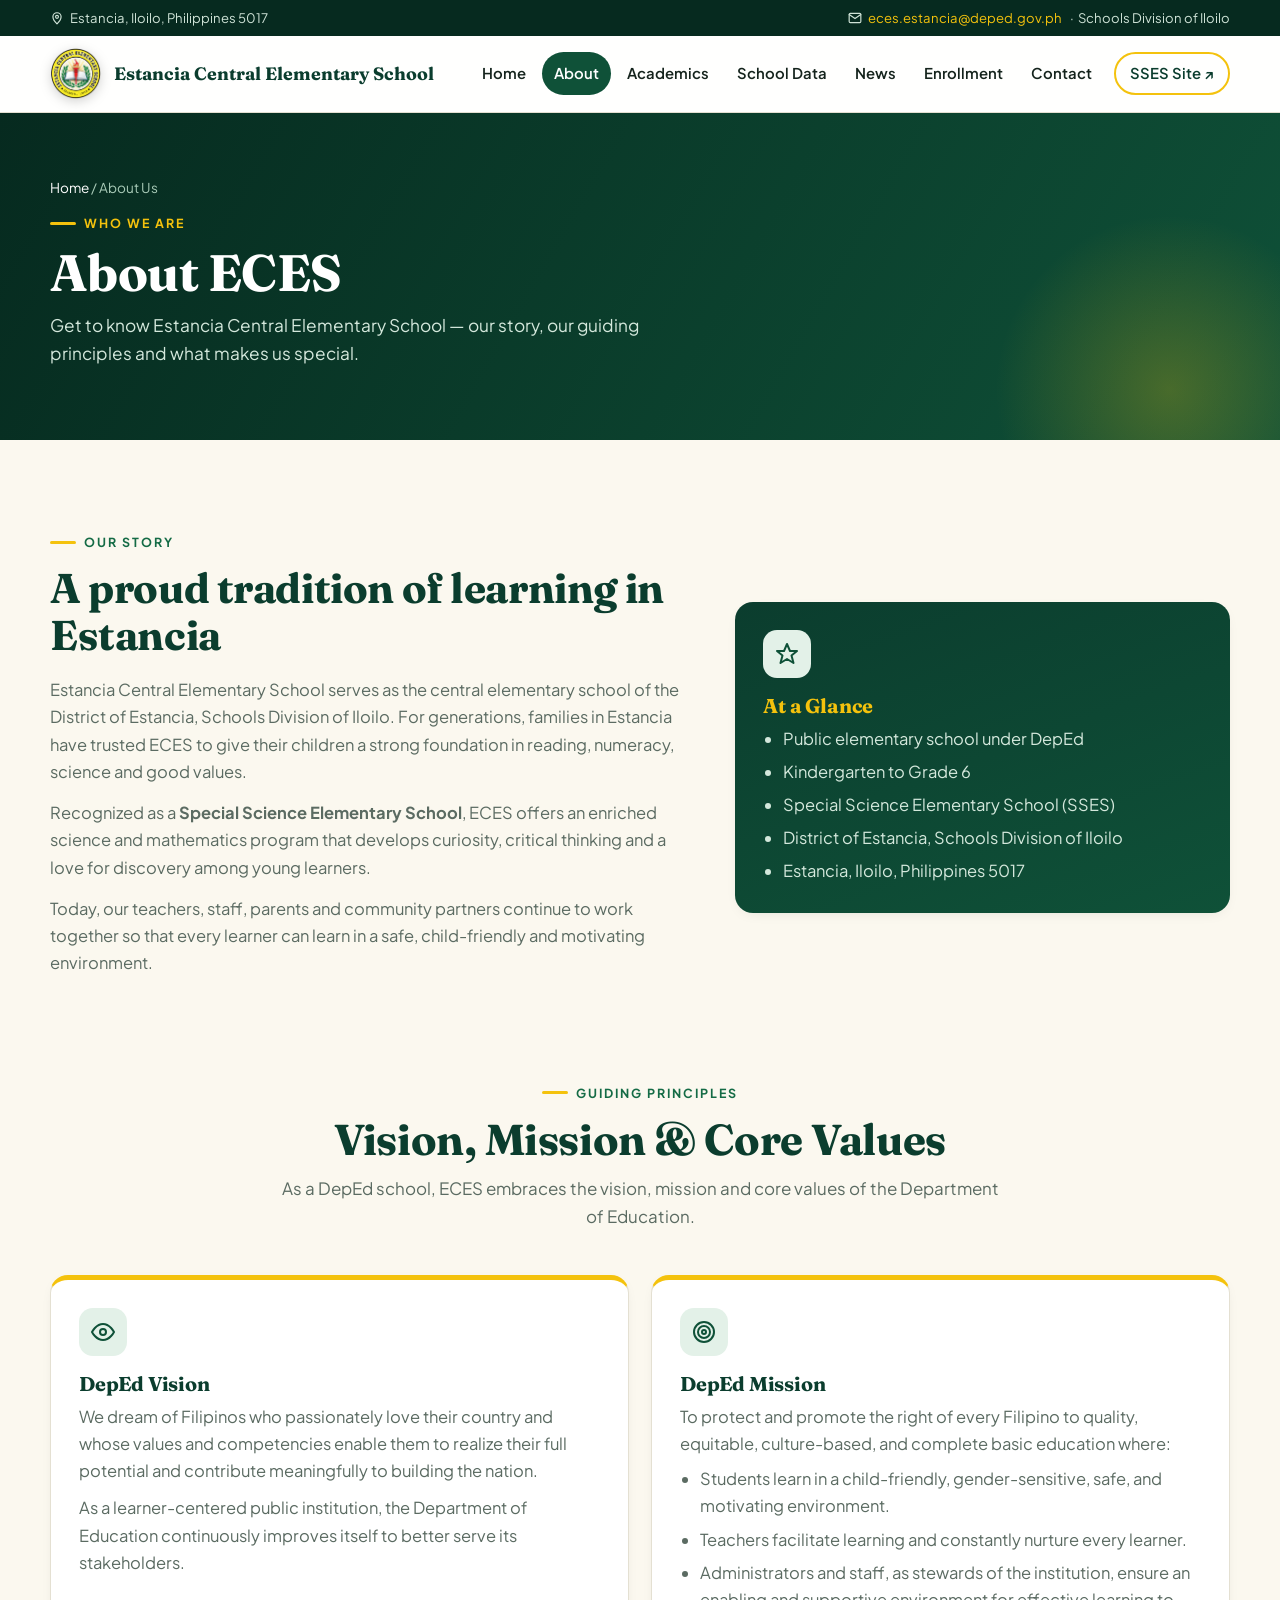
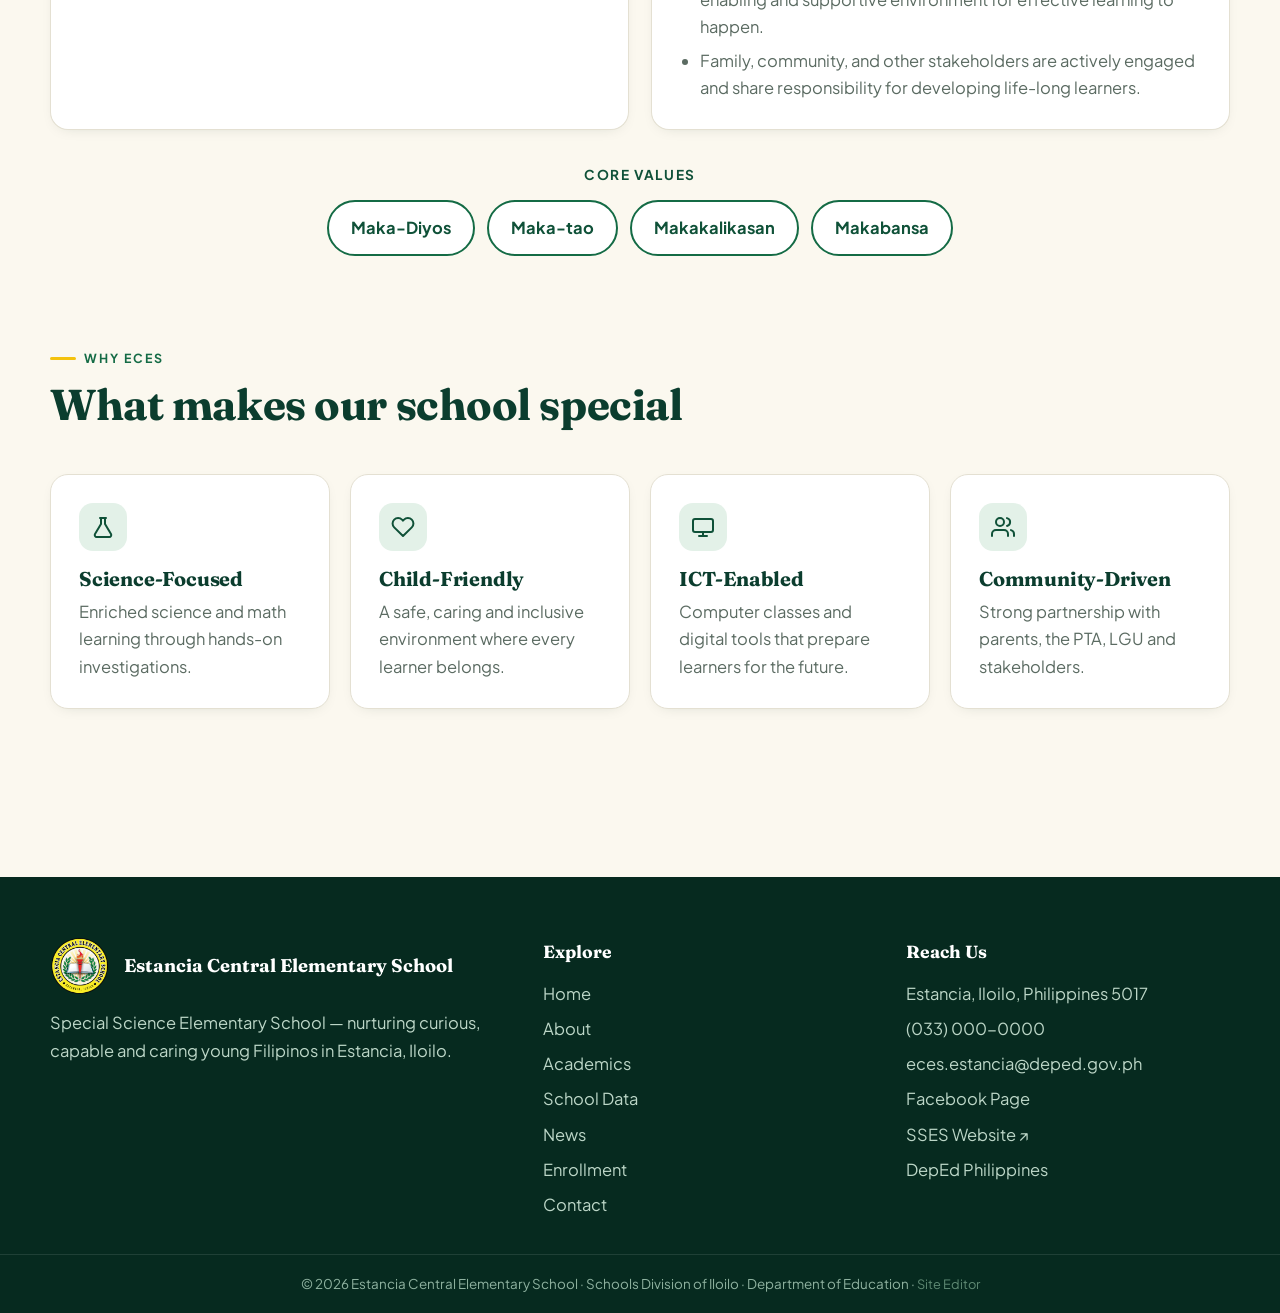
==== about.html @ caefed22 "Add files via upload" ====
<!doctype html>
<html lang="en">
<head>
<meta charset="utf-8">
<meta name="viewport" content="width=device-width,initial-scale=1">
<title>About Us | Estancia Central Elementary School</title>
<meta name="description" content="Get to know Estancia Central Elementary School — our story, our guiding principles and what makes us special.">
<link rel="icon" href="assets/img/favicon.png">
<link rel="preconnect" href="https://fonts.googleapis.com"><link rel="preconnect" href="https://fonts.gstatic.com" crossorigin>
<link href="https://fonts.googleapis.com/css2?family=Fraunces:ital,opsz,wght@0,9..144,600;0,9..144,700;1,9..144,600&family=Plus+Jakarta+Sans:wght@400;500;600;700&display=swap" rel="stylesheet">
<link rel="stylesheet" href="assets/css/style.css">
</head>
<body data-page="about">
<div id="site-header"></div>
<main>
  <section class="page-hero"><div class="wrap">
    <div class="crumbs"><a href="index.html">Home</a> / About Us</div>
    <span class="eyebrow">Who We Are</span>
    <h1>About ECES</h1>
    <p>Get to know Estancia Central Elementary School — our story, our guiding principles and what makes us special.</p>
  </div></section>

  <section class="section"><div class="wrap principal split-wide">
    <div class="reveal">
      <span class="eyebrow">Our Story</span>
      <h2 style="font-size:clamp(1.9rem,3.6vw,2.6rem);margin:12px 0 16px">A proud tradition of learning in Estancia</h2>
      <p style="color:var(--muted);margin-bottom:14px">Estancia Central Elementary School serves as the central elementary school of the District of Estancia, Schools Division of Iloilo. For generations, families in Estancia have trusted ECES to give their children a strong foundation in reading, numeracy, science and good values.</p>
      <p style="color:var(--muted);margin-bottom:14px">Recognized as a <b>Special Science Elementary School</b>, ECES offers an enriched science and mathematics program that develops curiosity, critical thinking and a love for discovery among young learners.</p>
      <p style="color:var(--muted)">Today, our teachers, staff, parents and community partners continue to work together so that every learner can learn in a safe, child-friendly and motivating environment.</p>
    </div>
    <div class="card feature reveal">
      <span class="ico"><svg viewBox="0 0 24 24" fill="none" stroke="currentColor" stroke-width="2" stroke-linecap="round" stroke-linejoin="round"><path d="M12 2l3 7h7l-5.5 4.5 2 7.5L12 17l-6.5 4 2-7.5L2 9h7z"/></svg></span>
      <h3>At a Glance</h3>
      <ul>
        <li>Public elementary school under DepEd</li>
        <li>Kindergarten to Grade 6</li>
        <li>Special Science Elementary School (SSES)</li>
        <li><span data-cfg="district">District of Estancia</span>, <span data-cfg="division">Schools Division of Iloilo</span></li>
        <li data-cfg="address">Estancia, Iloilo</li>
      </ul>
    </div>
  </div></section>

  <section class="section" style="padding-top:0"><div class="wrap">
    <div class="section-head center reveal"><span class="eyebrow">Guiding Principles</span><h2>Vision, Mission &amp; Core Values</h2><p>As a DepEd school, ECES embraces the vision, mission and core values of the Department of Education.</p></div>
    <div class="grid-2">
      <div class="card vm reveal"><span class="ico"><svg viewBox="0 0 24 24" fill="none" stroke="currentColor" stroke-width="2" stroke-linecap="round" stroke-linejoin="round"><path d="M1 12s4-8 11-8 11 8 11 8-4 8-11 8S1 12 1 12z"/><circle cx="12" cy="12" r="3"/></svg></span><h3>DepEd Vision</h3>
        <p>We dream of Filipinos who passionately love their country and whose values and competencies enable them to realize their full potential and contribute meaningfully to building the nation.</p>
        <p style="margin-top:10px">As a learner-centered public institution, the Department of Education continuously improves itself to better serve its stakeholders.</p></div>
      <div class="card vm reveal"><span class="ico"><svg viewBox="0 0 24 24" fill="none" stroke="currentColor" stroke-width="2" stroke-linecap="round" stroke-linejoin="round"><circle cx="12" cy="12" r="10"/><circle cx="12" cy="12" r="6"/><circle cx="12" cy="12" r="2"/></svg></span><h3>DepEd Mission</h3>
        <p>To protect and promote the right of every Filipino to quality, equitable, culture-based, and complete basic education where:</p>
        <ul style="margin-top:8px"><li>Students learn in a child-friendly, gender-sensitive, safe, and motivating environment.</li><li>Teachers facilitate learning and constantly nurture every learner.</li><li>Administrators and staff, as stewards of the institution, ensure an enabling and supportive environment for effective learning to happen.</li><li>Family, community, and other stakeholders are actively engaged and share responsibility for developing life-long learners.</li></ul></div>
    </div>
    <div class="reveal" style="margin-top:34px">
      <p class="center" style="font-weight:700;color:var(--green-800);margin-bottom:14px;letter-spacing:.12em;text-transform:uppercase;font-size:.85rem;text-align:center">Core Values</p>
      <div class="values"><span>Maka-Diyos</span><span>Maka-tao</span><span>Makakalikasan</span><span>Makabansa</span></div>
    </div>
  </div></section>

  <section class="section" style="padding-top:0"><div class="wrap">
    <div class="section-head reveal"><span class="eyebrow">Why ECES</span><h2>What makes our school special</h2></div>
    <div class="grid-4">
      <div class="card reveal"><span class="ico"><svg viewBox="0 0 24 24" fill="none" stroke="currentColor" stroke-width="2" stroke-linecap="round" stroke-linejoin="round"><path d="M9 3h6M10 3v6L4 19a2 2 0 0 0 1.7 3h12.6a2 2 0 0 0 1.7-3L14 9V3"/></svg></span><h3>Science-Focused</h3><p>Enriched science and math learning through hands-on investigations.</p></div>
      <div class="card reveal"><span class="ico"><svg viewBox="0 0 24 24" fill="none" stroke="currentColor" stroke-width="2" stroke-linecap="round" stroke-linejoin="round"><path d="M20.8 4.6a5.5 5.5 0 0 0-7.8 0L12 5.7l-1-1.1a5.5 5.5 0 0 0-7.8 7.8L12 21l8.8-8.6a5.5 5.5 0 0 0 0-7.8z"/></svg></span><h3>Child-Friendly</h3><p>A safe, caring and inclusive environment where every learner belongs.</p></div>
      <div class="card reveal"><span class="ico"><svg viewBox="0 0 24 24" fill="none" stroke="currentColor" stroke-width="2" stroke-linecap="round" stroke-linejoin="round"><rect x="2" y="4" width="20" height="13" rx="2"/><path d="M8 21h8M12 17v4"/></svg></span><h3>ICT-Enabled</h3><p>Computer classes and digital tools that prepare learners for the future.</p></div>
      <div class="card reveal"><span class="ico"><svg viewBox="0 0 24 24" fill="none" stroke="currentColor" stroke-width="2" stroke-linecap="round" stroke-linejoin="round"><path d="M17 21v-2a4 4 0 0 0-4-4H5a4 4 0 0 0-4 4v2"/><circle cx="9" cy="7" r="4"/><path d="M23 21v-2a4 4 0 0 0-3-3.9M16 3.1a4 4 0 0 1 0 7.8"/></svg></span><h3>Community-Driven</h3><p>Strong partnership with parents, the PTA, LGU and stakeholders.</p></div>
    </div>
  </div></section>

</main>
<div id="site-footer"></div>
<script src="assets/js/config.js"></script>
<script src="assets/js/main.js"></script>
</body>
</html>
---- assets/css/style.css ----
/* ===== ECES Infosite — styles ===== */
:root{
  --green-950:#062a1f; --green-900:#0b3d2e; --green-800:#0f5138; --green-700:#146b45; --green-100:#e3f1e8;
  --gold:#f4c20d; --gold-deep:#d9a400; --gold-soft:#fff4c7;
  --red:#c8102e; --cream:#fbf8ef; --paper:#ffffff;
  --ink:#14231c; --muted:#5b6b62; --line:#e4e0d2;
  --radius:18px; --shadow:0 10px 30px -12px rgba(6,42,31,.28); --shadow-lg:0 24px 60px -20px rgba(6,42,31,.45);
  --serif:"Fraunces",Georgia,serif; --sans:"Plus Jakarta Sans",system-ui,-apple-system,Segoe UI,Roboto,sans-serif;
  --wrap:1180px;
}
*{box-sizing:border-box;margin:0;padding:0}
html{scroll-behavior:smooth}
body{font-family:var(--sans);color:var(--ink);background:var(--cream);line-height:1.65;font-size:16.5px;-webkit-font-smoothing:antialiased}
img{max-width:100%;display:block}
a{color:var(--green-700);text-decoration:none}
.wrap{width:min(var(--wrap),100% - 32px);margin-inline:auto}
h1,h2,h3{font-family:var(--serif);line-height:1.15;color:var(--green-900);font-weight:700;letter-spacing:-.01em}
.eyebrow{display:inline-flex;align-items:center;gap:8px;font-size:.78rem;font-weight:700;letter-spacing:.16em;text-transform:uppercase;color:var(--green-700)}
.eyebrow::before{content:"";width:26px;height:3px;border-radius:3px;background:var(--gold)}
.section{padding:84px 0}
.section-head{max-width:720px;margin-bottom:44px}
.section-head h2{font-size:clamp(1.9rem,3.6vw,2.7rem);margin:12px 0 10px}
.section-head p{color:var(--muted);font-size:1.06rem}
.center{text-align:center;margin-inline:auto}
.center .eyebrow{justify-content:center}

/* ---------- Top bar & nav ---------- */
.topbar{background:var(--green-950);color:#cfe3d7;font-size:.82rem}
.topbar .wrap{display:flex;justify-content:space-between;gap:16px;padding:7px 0;flex-wrap:wrap}
.topbar span{display:inline-flex;gap:6px;align-items:center}
.topbar a{color:var(--gold)}
.nav{position:sticky;top:0;z-index:50;background:rgba(255,255,255,.92);backdrop-filter:saturate(1.4) blur(12px);border-bottom:1px solid var(--line);transition:box-shadow .3s}
.nav.scrolled{box-shadow:0 6px 24px -14px rgba(6,42,31,.4)}
.nav .wrap{display:flex;align-items:center;justify-content:space-between;height:76px;gap:16px}
.brand{display:flex;align-items:center;gap:12px;color:var(--green-900)}
.brand img{width:52px;height:52px;object-fit:contain;filter:drop-shadow(0 3px 6px rgba(0,0,0,.18))}
.brand b{font-family:var(--serif);font-size:1.12rem;line-height:1.1;display:block}
.brand small{font-size:.74rem;color:var(--muted);letter-spacing:.04em}
.menu{display:flex;gap:4px;list-style:none}
.menu a{display:block;white-space:nowrap;padding:9px 12px;border-radius:999px;font-weight:600;font-size:.93rem;color:var(--ink);transition:.2s}
.menu a:hover{background:var(--green-100);color:var(--green-800)}
.menu a.active{background:var(--green-800);color:#fff}
.burger{display:none;width:46px;height:46px;border-radius:12px;border:1px solid var(--line);background:#fff;cursor:pointer;align-items:center;justify-content:center}
.burger span,.burger span::before,.burger span::after{display:block;width:20px;height:2px;background:var(--green-900);position:relative;transition:.25s;content:""}
.burger span::before{position:absolute;top:-6px}.burger span::after{position:absolute;top:6px}
.nav.open .burger span{background:transparent}
.nav.open .burger span::before{top:0;transform:rotate(45deg)}.nav.open .burger span::after{top:0;transform:rotate(-45deg)}

/* ---------- Buttons ---------- */
.btn{--bg:var(--gold);--fg:var(--green-950);display:inline-flex;align-items:center;gap:10px;padding:14px 26px;border-radius:999px;font-weight:700;font-size:.97rem;background:var(--bg);color:var(--fg);border:2px solid transparent;cursor:pointer;transition:transform .2s,box-shadow .2s,background .2s;box-shadow:0 8px 20px -8px rgba(217,164,0,.7);font-family:var(--sans)}
.btn:hover{transform:translateY(-2px);box-shadow:0 14px 28px -10px rgba(217,164,0,.85)}
.btn svg{width:18px;height:18px;transition:transform .2s}
.btn:hover svg{transform:translateX(3px)}
.btn.ghost{--bg:transparent;--fg:#fff;border-color:rgba(255,255,255,.55);box-shadow:none}
.btn.ghost:hover{background:rgba(255,255,255,.12)}
.btn.green{--bg:var(--green-800);--fg:#fff;box-shadow:0 8px 20px -8px rgba(15,81,56,.7)}

/* ---------- Welcome splash ---------- */
.splash{position:fixed;inset:0;z-index:999;contain:paint;display:grid;place-items:center;overflow:hidden;color:#fff;
  background:radial-gradient(ellipse at 50% 35%,#16754c 0%,var(--green-900) 45%,var(--green-950) 100%);transition:opacity .7s ease,visibility .7s}
.splash.hide{opacity:0;visibility:hidden}
.splash .rays{position:absolute;inset:-50%;background:repeating-conic-gradient(from 0deg,rgba(244,194,13,.07) 0 6deg,transparent 6deg 18deg);animation:spin 80s linear infinite}
.splash-inner{position:relative;text-align:center;padding:24px;max-width:760px}
.splash-pair{display:flex;align-items:center;justify-content:center;gap:clamp(18px,5vw,56px);margin-bottom:28px}
.splash-logo{width:clamp(110px,22vw,180px);filter:drop-shadow(0 12px 28px rgba(0,0,0,.45));animation:popIn .9s cubic-bezier(.2,1.4,.4,1) both}
.splash-photo{width:clamp(140px,28vw,230px);aspect-ratio:1;border-radius:50%;padding:6px;background:conic-gradient(var(--gold),#fff6c9,var(--gold-deep),var(--gold));box-shadow:0 20px 50px -10px rgba(0,0,0,.6);animation:popIn .9s .25s cubic-bezier(.2,1.4,.4,1) both}
.splash-photo img{width:100%;height:100%;object-fit:cover;border-radius:50%;border:4px solid var(--green-900)}
.splash .eyebrow{color:var(--gold);animation:fadeUp .7s .6s both}
.splash .eyebrow::before{background:var(--gold)}
.splash h1{color:#fff;font-size:clamp(1.8rem,4.6vw,3.2rem);margin:12px 0 6px;animation:fadeUp .7s .75s both}
.splash .who{font-size:1.1rem;color:#d9ece1;animation:fadeUp .7s .9s both}
.splash .who b{color:var(--gold);font-weight:700}
.splash .btn{margin-top:30px;animation:fadeUp .7s 1.05s both}
.splash-bar{position:absolute;left:0;bottom:0;height:4px;background:var(--gold);width:0;animation:bar 9s linear forwards}
@keyframes spin{to{transform:rotate(360deg)}}
@keyframes popIn{from{opacity:0;transform:scale(.6) rotate(-8deg)}to{opacity:1;transform:none}}
@keyframes fadeUp{from{opacity:0;transform:translateY(18px)}to{opacity:1;transform:none}}
@keyframes bar{to{width:100%}}

/* ---------- Hero ---------- */
.hero{position:relative;color:#fff;overflow:hidden;background:linear-gradient(120deg,var(--green-950) 0%,var(--green-800) 60%,#1b7a50 100%)}
.hero::after{content:"";position:absolute;right:-120px;top:-120px;width:520px;height:520px;border-radius:50%;background:radial-gradient(circle,rgba(244,194,13,.28),transparent 65%)}
.hero .wrap{position:relative;z-index:1;display:grid;grid-template-columns:1.15fr .85fr;gap:48px;align-items:center;padding:86px 0 110px}
.hero .eyebrow{color:var(--gold)}
.hero h1{color:#fff;font-size:clamp(2.3rem,5.4vw,4rem);margin:16px 0 18px}
.hero h1 em{font-style:italic;color:var(--gold)}
.hero p.lead{font-size:1.15rem;color:#d4e8dc;max-width:560px}
.hero .actions{display:flex;gap:14px;flex-wrap:wrap;margin-top:32px}
.hero-card{position:relative;justify-self:center;width:min(380px,100%)}
.hero-card .seal{width:100%;aspect-ratio:1;border-radius:50%;background:radial-gradient(circle,#fffbe6 0%,#fff2b3 55%,rgba(244,194,13,.0) 72%);display:grid;place-items:center}
.hero-card .seal img{width:78%;filter:drop-shadow(0 18px 30px rgba(0,0,0,.35));animation:float 6s ease-in-out infinite}
@keyframes float{50%{transform:translateY(-10px)}}
.wave{position:absolute;bottom:-1px;left:0;width:100%;height:70px;z-index:1}

/* ---------- Page header (inner pages) ---------- */
.page-hero{background:linear-gradient(120deg,var(--green-950),var(--green-800));color:#fff;position:relative;overflow:hidden}
.page-hero::after{content:"";position:absolute;right:-80px;bottom:-140px;width:380px;height:380px;border-radius:50%;background:radial-gradient(circle,rgba(244,194,13,.25),transparent 65%)}
.page-hero .wrap{position:relative;padding:64px 0 72px;z-index:1}
.page-hero h1{color:#fff;font-size:clamp(2rem,4.6vw,3.2rem);margin:10px 0 8px}
.page-hero p{color:#d4e8dc;max-width:640px;font-size:1.08rem}
.page-hero .eyebrow{color:var(--gold)}
.crumbs{font-size:.85rem;color:#a9cbb8;margin-bottom:6px}
.crumbs a{color:#fff}

/* ---------- Quick page buttons (tiles) ---------- */
.tiles{display:grid;grid-template-columns:repeat(3,1fr);gap:20px;margin-top:-64px;position:relative;z-index:5}
.tile{--c:var(--green-700);position:relative;display:flex;flex-direction:column;gap:12px;padding:28px 26px 26px;background:var(--paper);border-radius:var(--radius);box-shadow:var(--shadow);border:1px solid var(--line);color:var(--ink);overflow:hidden;transition:transform .28s cubic-bezier(.2,.8,.2,1),box-shadow .28s}
.tile::before{content:"";position:absolute;inset:0 0 auto 0;height:5px;background:var(--c)}
.tile::after{content:"";position:absolute;right:-40px;bottom:-40px;width:140px;height:140px;border-radius:50%;background:var(--c);opacity:.07;transition:.35s}
.tile:hover{transform:translateY(-6px);box-shadow:var(--shadow-lg)}
.tile:hover::after{transform:scale(1.6);opacity:.12}
.tile .ico{width:56px;height:56px;border-radius:16px;display:grid;place-items:center;background:var(--c);color:#fff;box-shadow:0 10px 18px -8px var(--c)}
.tile .ico svg{width:28px;height:28px}
.tile h3{font-size:1.3rem}
.tile p{color:var(--muted);font-size:.95rem;flex:1}
.tile .go{display:inline-flex;align-items:center;gap:8px;font-weight:700;font-size:.9rem;color:var(--c)}
.tile .go svg{width:16px;height:16px;transition:transform .2s}
.tile:hover .go svg{transform:translateX(5px)}
.t-green{--c:#146b45}.t-gold{--c:#c99700}.t-red{--c:#c8102e}.t-blue{--c:#1d5fa8}.t-teal{--c:#0f7f7a}.t-plum{--c:#7a3f8f}

/* ---------- Principal message ---------- */
.principal{display:grid;grid-template-columns:.8fr 1.2fr;gap:56px;align-items:center}
.portrait{position:relative}
.portrait .frame{border-radius:28px;overflow:hidden;box-shadow:var(--shadow-lg);aspect-ratio:4/4.4;background:#ddd}
.portrait .frame img{width:100%;height:100%;object-fit:cover;object-position:center 20%}
.portrait::before{content:"";position:absolute;inset:22px -22px -22px 22px;border:3px solid var(--gold);border-radius:28px;z-index:-1}
.portrait .badge{position:absolute;left:-16px;bottom:28px;background:var(--green-900);color:#fff;padding:14px 20px;border-radius:14px;box-shadow:var(--shadow);border-left:5px solid var(--gold)}
.portrait .badge b{display:block;font-family:var(--serif);font-size:1.08rem}
.portrait .badge small{color:#bfdccb}
.quote{font-family:var(--serif);font-size:clamp(1.25rem,2.2vw,1.55rem);line-height:1.5;color:var(--green-900);position:relative;padding-left:26px;border-left:4px solid var(--gold);margin:18px 0 22px}
.principal p{color:var(--muted);margin-bottom:14px}
.sign{margin-top:22px;font-family:var(--serif);font-style:italic;font-size:1.25rem;color:var(--green-800)}
.sign small{display:block;font-family:var(--sans);font-style:normal;font-size:.85rem;color:var(--muted)}

/* ---------- Stats ---------- */
.stats{background:var(--green-900);color:#fff;border-radius:26px;padding:44px;display:grid;grid-template-columns:repeat(4,1fr);gap:20px;position:relative;overflow:hidden}
.stats::after{content:"";position:absolute;inset:0;background:repeating-linear-gradient(135deg,rgba(255,255,255,.03) 0 2px,transparent 2px 14px)}
.stat{position:relative;z-index:1;text-align:center}
.stat b{display:block;font-family:var(--serif);font-size:clamp(2rem,4vw,2.9rem);color:var(--gold);line-height:1}
.stat span{font-size:.9rem;color:#cfe3d7;letter-spacing:.04em}

/* ---------- Cards ---------- */
.grid-2{display:grid;grid-template-columns:repeat(2,1fr);gap:22px}
.grid-3{display:grid;grid-template-columns:repeat(3,1fr);gap:22px}
.grid-4{display:grid;grid-template-columns:repeat(4,1fr);gap:20px}
.card{background:var(--paper);border:1px solid var(--line);border-radius:var(--radius);padding:28px;box-shadow:0 4px 16px -10px rgba(6,42,31,.25);transition:.25s}
.card:hover{box-shadow:var(--shadow)}
.card h3{font-size:1.25rem;margin-bottom:8px}
.card p,.card li{color:var(--muted)}
.card ul{padding-left:20px;display:grid;gap:6px}
.card .ico{width:48px;height:48px;border-radius:14px;background:var(--green-100);color:var(--green-800);display:grid;place-items:center;margin-bottom:16px}
.card .ico svg{width:24px;height:24px}
.card.feature{background:linear-gradient(160deg,var(--green-900),var(--green-800));color:#fff;border:none}
.card.feature h3{color:var(--gold)}.card.feature p,.card.feature li{color:#d4e8dc}
.vm{border-top:5px solid var(--gold)}
.pill{display:inline-block;padding:4px 12px;border-radius:999px;font-size:.74rem;font-weight:700;letter-spacing:.06em;text-transform:uppercase;background:var(--gold-soft);color:#7a5c00}
.values{display:flex;flex-wrap:wrap;gap:12px;justify-content:center}
.values span{padding:12px 22px;border-radius:999px;background:var(--paper);border:2px solid var(--green-700);font-weight:700;color:var(--green-800)}

/* grade level cards */
.grade{text-align:center;padding:26px 18px}
.grade .num{width:64px;height:64px;margin:0 auto 12px;border-radius:50%;display:grid;place-items:center;font-family:var(--serif);font-size:1.6rem;font-weight:700;color:#fff;background:var(--green-700);box-shadow:0 0 0 6px var(--green-100)}
.grade:nth-child(even) .num{background:var(--gold-deep);box-shadow:0 0 0 6px var(--gold-soft)}

/* ---------- Announcements ---------- */
.news-list{display:grid;gap:18px}
.news{display:grid;grid-template-columns:92px 1fr;gap:22px;align-items:start;background:var(--paper);border:1px solid var(--line);border-radius:var(--radius);padding:22px;transition:.25s}
.news:hover{transform:translateX(4px);box-shadow:var(--shadow)}
.date{background:var(--green-900);color:#fff;border-radius:14px;text-align:center;padding:10px 6px;line-height:1.1}
.date b{display:block;font-family:var(--serif);font-size:2rem;color:var(--gold)}
.date small{font-size:.75rem;letter-spacing:.12em;text-transform:uppercase}
.news h3{font-size:1.18rem;margin:6px 0 6px}
.news p{color:var(--muted);font-size:.96rem}
.news-grid{display:grid;grid-template-columns:repeat(2,1fr);gap:18px}

/* ---------- Steps / checklist ---------- */
.steps{counter-reset:s;display:grid;gap:16px}
.step{counter-increment:s;display:grid;grid-template-columns:56px 1fr;gap:18px;align-items:start;background:var(--paper);border:1px solid var(--line);border-radius:var(--radius);padding:22px}
.step::before{content:counter(s);width:52px;height:52px;border-radius:14px;display:grid;place-items:center;background:var(--gold);color:var(--green-950);font-family:var(--serif);font-weight:700;font-size:1.4rem}
.step h3{font-size:1.12rem;margin-bottom:4px}
.step p{color:var(--muted)}
.check{list-style:none;display:grid;gap:10px}
.check li{display:flex;gap:12px;align-items:flex-start;color:var(--ink)}
.check li::before{content:"";flex:none;width:22px;height:22px;margin-top:2px;border-radius:50%;background:var(--green-700) url("data:image/svg+xml,%3Csvg xmlns='http://www.w3.org/2000/svg' viewBox='0 0 24 24' fill='none' stroke='white' stroke-width='3' stroke-linecap='round' stroke-linejoin='round'%3E%3Cpath d='M5 12l5 5L20 7'/%3E%3C/svg%3E") center/14px no-repeat}
.note{background:var(--gold-soft);border-left:5px solid var(--gold);border-radius:12px;padding:16px 20px;color:#5c4600;font-size:.95rem}

/* ---------- Contact ---------- */
.contact-list{display:grid;gap:14px}
.contact-item{display:flex;gap:16px;align-items:center;background:var(--paper);border:1px solid var(--line);border-radius:16px;padding:18px 20px;color:var(--ink);transition:.2s}
a.contact-item:hover{border-color:var(--green-700);transform:translateY(-2px);box-shadow:var(--shadow)}
.contact-item .ico{flex:none;width:48px;height:48px;border-radius:14px;display:grid;place-items:center;background:var(--green-800);color:var(--gold)}
.contact-item .ico svg{width:22px;height:22px}
.contact-item small{display:block;color:var(--muted);font-size:.8rem;text-transform:uppercase;letter-spacing:.08em;font-weight:700}
.contact-item b{font-weight:600;word-break:break-word}
.map{border-radius:var(--radius);overflow:hidden;box-shadow:var(--shadow);min-height:380px;border:1px solid var(--line)}
.map iframe{width:100%;height:100%;min-height:380px;border:0;display:block}

/* ---------- CTA band ---------- */
.cta{background:linear-gradient(110deg,var(--gold) 0%,#ffd84d 100%);border-radius:26px;padding:48px;display:flex;align-items:center;justify-content:space-between;gap:24px;flex-wrap:wrap;box-shadow:var(--shadow)}
.cta h2{font-size:clamp(1.6rem,3vw,2.2rem)}
.cta p{color:#4a3a00}

/* ---------- Footer ---------- */
footer{background:var(--green-950);color:#bcd6c7;margin-top:84px}
footer .wrap{display:grid;grid-template-columns:1.4fr 1fr 1fr;gap:40px;padding:60px 0 36px}
footer h4{color:#fff;font-family:var(--serif);font-size:1.1rem;margin-bottom:14px}
footer ul{list-style:none;display:grid;gap:8px}
footer a{color:#bcd6c7}footer a:hover{color:var(--gold)}
.f-brand{display:flex;gap:14px;align-items:center;margin-bottom:14px}
.f-brand img{width:60px}
.f-brand b{color:#fff;font-family:var(--serif);font-size:1.15rem;line-height:1.2}
.copy{border-top:1px solid rgba(255,255,255,.1);text-align:center;font-size:.84rem;padding:18px 16px;color:#8fb2a0}

/* ---------- Reveal on scroll ---------- */
.reveal{opacity:0;transform:translateY(24px);transition:opacity .7s ease,transform .7s ease}
.reveal.in{opacity:1;transform:none}
.to-top{position:fixed;right:18px;bottom:18px;width:48px;height:48px;border-radius:50%;border:none;background:var(--green-800);color:var(--gold);box-shadow:var(--shadow);cursor:pointer;opacity:0;pointer-events:none;transition:.3s;z-index:40;display:grid;place-items:center}
.to-top.show{opacity:1;pointer-events:auto}
.to-top svg{width:22px;height:22px}

/* split layouts */
.principal.split-wide{grid-template-columns:1.12fr .88fr}
.principal.split-wide.top{align-items:start}
.principal.split-map{grid-template-columns:.9fr 1.1fr;align-items:stretch}
.grid-2>*,.grid-3>*,.grid-4>*,.principal>*,.tiles>*{min-width:0}
body{overflow-x:clip}

/* ---------- Responsive ---------- */
@media (max-width:1400px){.nav .brand small{display:none}}
@media (max-width:980px){
  .hero .wrap,.principal,.principal.split-wide,.principal.split-map{grid-template-columns:1fr}
  .hero-card{width:min(280px,80%)}
  .tiles,.grid-3{grid-template-columns:repeat(2,1fr)}
  .grid-4,.stats{grid-template-columns:repeat(2,1fr)}
  footer .wrap{grid-template-columns:1fr 1fr}
  .portrait{max-width:420px;margin-inline:auto}
}
@media (max-width:1240px){
  .burger{display:flex}
  .menu{position:absolute;top:76px;left:0;right:0;flex-direction:column;background:#fff;padding:12px 16px 18px;border-bottom:1px solid var(--line);box-shadow:0 20px 30px -20px rgba(0,0,0,.3);display:none}
  .nav.open .menu{display:flex}
  .menu a{padding:13px 16px;border-radius:12px}
}
@media (max-width:640px){
  .section{padding:60px 0}
  .tiles,.grid-2,.grid-3,.news-grid{grid-template-columns:1fr}
  .grid-4{gap:12px}.grade{padding:20px 10px}.card{padding:22px}
  .stats{padding:30px 18px}
  .news{grid-template-columns:70px 1fr;gap:14px;padding:18px}
  .date b{font-size:1.6rem}
  footer .wrap{grid-template-columns:1fr}
  .cta{padding:32px 24px}
  .topbar .hide-sm{display:none}
  .brand small{display:none}
  .portrait .badge{left:8px}
  .portrait::before{inset:14px -10px -10px 14px}
}
@media (prefers-reduced-motion:reduce){*{animation:none!important;transition:none!important}.reveal{opacity:1;transform:none}}

/* ---------- School Data page ---------- */
.data-meta{display:flex;flex-wrap:wrap;gap:10px 22px;margin-bottom:22px;color:var(--muted);font-size:.92rem}
.data-meta b{color:var(--green-900)}
.kpis{display:grid;grid-template-columns:repeat(5,1fr);gap:16px}
.kpi{--c:var(--green-700);background:var(--paper);border:1px solid var(--line);border-radius:var(--radius);padding:22px 20px;position:relative;overflow:hidden;box-shadow:0 4px 16px -10px rgba(6,42,31,.25)}
.kpi::before{content:"";position:absolute;left:0;top:0;bottom:0;width:5px;background:var(--c)}
.kpi small{display:block;font-size:.74rem;font-weight:700;letter-spacing:.1em;text-transform:uppercase;color:var(--muted)}
.kpi b{display:block;font-family:var(--serif);font-size:clamp(1.8rem,3vw,2.3rem);color:var(--c);line-height:1.15;margin:6px 0 4px}
.kpi span{font-size:.85rem;color:var(--muted)}
.chart-grid{display:grid;grid-template-columns:1.6fr 1fr;gap:22px}
.chart-grid>*{min-width:0}
.chart-card{background:var(--paper);border:1px solid var(--line);border-radius:var(--radius);padding:24px;box-shadow:0 4px 16px -10px rgba(6,42,31,.25)}
.chart-card h3{font-size:1.15rem}
.chart-card .sub{color:var(--muted);font-size:.88rem;margin-top:2px}
.chart-box{position:relative;height:280px;margin-top:14px}
.chart-box.tall{height:320px}
.chart-off{display:grid;place-items:center;height:100%;text-align:center;color:var(--muted);background:var(--cream);border-radius:12px;padding:20px;font-size:.92rem}
.table-wrap{overflow-x:auto;margin-top:12px}
.dtable{width:100%;border-collapse:collapse;font-size:.92rem}
.dtable th{background:var(--green-900);color:#fff;text-align:left;padding:9px 10px;font-weight:600}
.dtable th:first-child{border-radius:8px 0 0 8px}.dtable th:last-child{border-radius:0 8px 8px 0}
.dtable td{padding:8px 10px;border-bottom:1px solid var(--line)}
.dtable th:not(:first-child),.dtable td:not(:first-child){text-align:right}
.dtable tbody tr:nth-child(even){background:#faf8f0}
.dtable tfoot td{font-weight:700;color:var(--green-900);border-top:2px solid var(--gold);border-bottom:none}
.perf-list{display:grid;grid-template-columns:1fr 1fr;gap:22px 28px;margin-top:20px}
.perf-top{display:flex;justify-content:space-between;align-items:baseline;font-weight:600}
.perf-top b{font-family:var(--serif);font-size:1.6rem}
.perf-track{height:12px;background:#eee9da;border-radius:999px;overflow:hidden;margin:8px 0 6px}
.perf-track i{display:block;height:100%;width:0;border-radius:999px;transition:width 1.4s cubic-bezier(.2,.8,.2,1)}
.perf.in .perf-track i{width:var(--w)}
.perf small{color:var(--muted);font-size:.8rem}
@media (max-width:1100px){.kpis{grid-template-columns:repeat(3,1fr)}}
@media (max-width:980px){.chart-grid{grid-template-columns:1fr}}
@media (max-width:640px){.kpis{grid-template-columns:1fr 1fr}.kpis .kpi:last-child{grid-column:1/-1}.perf-list{grid-template-columns:1fr}.chart-card{padding:18px}.chart-box.tall{height:290px}}

/* ---------- SSES link in nav ---------- */
.menu a.ext{border:2px solid var(--gold);color:var(--green-900);margin-left:6px;padding:7px 14px}
.menu a.ext:hover{background:var(--gold);color:var(--green-950)}
.sses-band{display:flex;align-items:center;gap:22px;background:var(--paper);border:1px solid var(--line);border-left:6px solid var(--gold);border-radius:var(--radius);padding:26px 28px;box-shadow:var(--shadow);flex-wrap:wrap}
.sses-band img{width:64px;height:64px;object-fit:contain}
.sses-band div{flex:1;min-width:220px}
.sses-band h3{font-size:1.3rem}
.sses-band p{color:var(--muted)}
.foot-admin{color:#5f8a74!important;font-size:.8rem}

/* ---------- Site Editor ---------- */
.btn.sm{padding:9px 18px;font-size:.88rem}
body.editor{background:#f3f1ea}
.ed-head{background:linear-gradient(120deg,var(--green-950),var(--green-800));color:#fff}
.ed-head .wrap{display:flex;justify-content:space-between;align-items:center;gap:14px;padding:16px 0}
.ed-head .brand{color:#fff}.ed-head .brand b{color:#fff}.ed-head .brand small{color:#bcd6c7}
.ed-bar{position:sticky;top:0;z-index:20;background:#fff;border-bottom:1px solid var(--line);box-shadow:0 6px 18px -14px rgba(0,0,0,.4)}
.ed-bar .wrap{display:flex;justify-content:space-between;align-items:center;gap:12px;padding:10px 0}
.ed-status{font-weight:700;font-size:.9rem;display:inline-flex;align-items:center;gap:8px}
.ed-status::before{content:"";width:10px;height:10px;border-radius:50%;background:currentColor}
.ed-status.ok{color:var(--green-700)}.ed-status.warn{color:#c97a00}
.ed-main{display:grid;grid-template-columns:230px minmax(0,1fr);gap:24px;padding:28px 0 60px;align-items:start}
.ed-tabs{display:grid;gap:6px;position:sticky;top:72px}
.ed-tab{text-align:left;padding:12px 14px;border-radius:12px;border:1px solid var(--line);background:#fff;font:600 .93rem var(--sans);color:var(--ink);cursor:pointer;transition:.2s}
.ed-tab:hover{border-color:var(--green-700)}
.ed-tab.on{background:var(--green-800);color:#fff;border-color:var(--green-800)}
.ed-panels{display:grid;grid-template-columns:minmax(0,1fr);gap:24px;min-width:0}
.ed-panel h2,.ed-save h2{font-size:1.5rem}
.ed-help{color:var(--muted);font-size:.93rem;margin:4px 0 18px}
.ed-sub{font-family:var(--serif);color:var(--green-900);margin:22px 0 10px;font-size:1.1rem}
.ed-grid{display:grid;grid-template-columns:repeat(2,1fr);gap:14px 18px;margin-bottom:12px}
.ed-field{display:grid;gap:5px}
.ed-field span{font-weight:600;font-size:.88rem;color:var(--green-900)}
.ed-field small{color:var(--muted);font-size:.78rem}
.editor input:not([type=checkbox]),.editor select,.editor textarea{width:100%;padding:10px 12px;border:1.5px solid #d8d3c3;border-radius:10px;font:500 .95rem var(--sans);color:var(--ink);background:#fff;transition:border .15s,box-shadow .15s}
.editor textarea{resize:vertical;min-height:44px}
.editor input:focus,.editor select:focus,.editor textarea:focus{outline:none;border-color:var(--green-700);box-shadow:0 0 0 3px rgba(20,107,69,.15)}
.ed-check{display:flex;gap:10px;align-items:flex-start;padding:12px 14px;background:var(--gold-soft);border-radius:12px;margin:6px 0 14px;font-weight:600;font-size:.92rem;cursor:pointer}
.ed-check input{width:18px;height:18px;margin-top:2px;accent-color:var(--green-700)}
.ed-table-wrap{overflow-x:auto;border:1px solid var(--line);border-radius:12px}
.ed-table{width:100%;border-collapse:collapse;min-width:520px}
.ed-table th{background:var(--green-900);color:#fff;text-align:left;font-size:.82rem;padding:10px;font-weight:600}
.ed-table td{padding:7px 8px;border-bottom:1px solid var(--line);vertical-align:top}
.ed-table tbody tr:nth-child(even){background:#faf8f0}
.ed-table input[type=checkbox]{width:20px;height:20px;margin:9px;accent-color:var(--green-700)}
.ed-table input,.ed-table select,.ed-table textarea{padding:8px 10px!important}
.ed-tot{font-weight:700;color:var(--green-900);padding-top:16px!important}
.ed-table tfoot td{font-weight:700;color:var(--green-900);border-top:2px solid var(--gold);padding:12px 10px;border-bottom:none}
.ed-del{width:34px;height:34px;border-radius:9px;border:1px solid #f0c9cf;background:#fff5f6;color:var(--red);cursor:pointer;font-weight:700}
.ed-del:hover{background:var(--red);color:#fff}
.ed-add{margin-top:12px;padding:10px 18px;border-radius:999px;border:2px dashed var(--green-700);background:transparent;color:var(--green-800);font:700 .9rem var(--sans);cursor:pointer}
.ed-add:hover{background:var(--green-100)}
.ed-save{border-top:5px solid var(--gold);scroll-margin-top:80px}
.ed-save-grid{display:grid;grid-template-columns:1.3fr 1fr;gap:22px;margin-top:16px}
.ed-save-opt{background:#faf8f0;border:1px solid var(--line);border-radius:16px;padding:22px}
.ed-save-opt h3{margin:10px 0 2px;font-size:1.2rem}
.ed-msg{margin-top:12px;font-weight:600;font-size:.92rem}
.ed-msg.ok{color:var(--green-700)}.ed-msg.err{color:var(--red)}
.ed-details{margin-top:16px;font-size:.9rem;color:var(--muted)}
.ed-details summary{cursor:pointer;font-weight:700;color:var(--green-800)}
.ed-details ol{padding-left:20px;margin-top:8px;display:grid;gap:5px}
.btn[disabled]{opacity:.6;cursor:wait}
@media (max-width:900px){
  .ed-main{grid-template-columns:minmax(0,1fr)}
  .ed-head .btn{display:none}
  .ed-tabs{position:static;display:flex;overflow-x:auto;gap:8px;padding-bottom:4px}
  .ed-tab{white-space:nowrap}
  .ed-panel[hidden]{display:block!important}
  .ed-save-grid,.ed-grid{grid-template-columns:1fr}
}
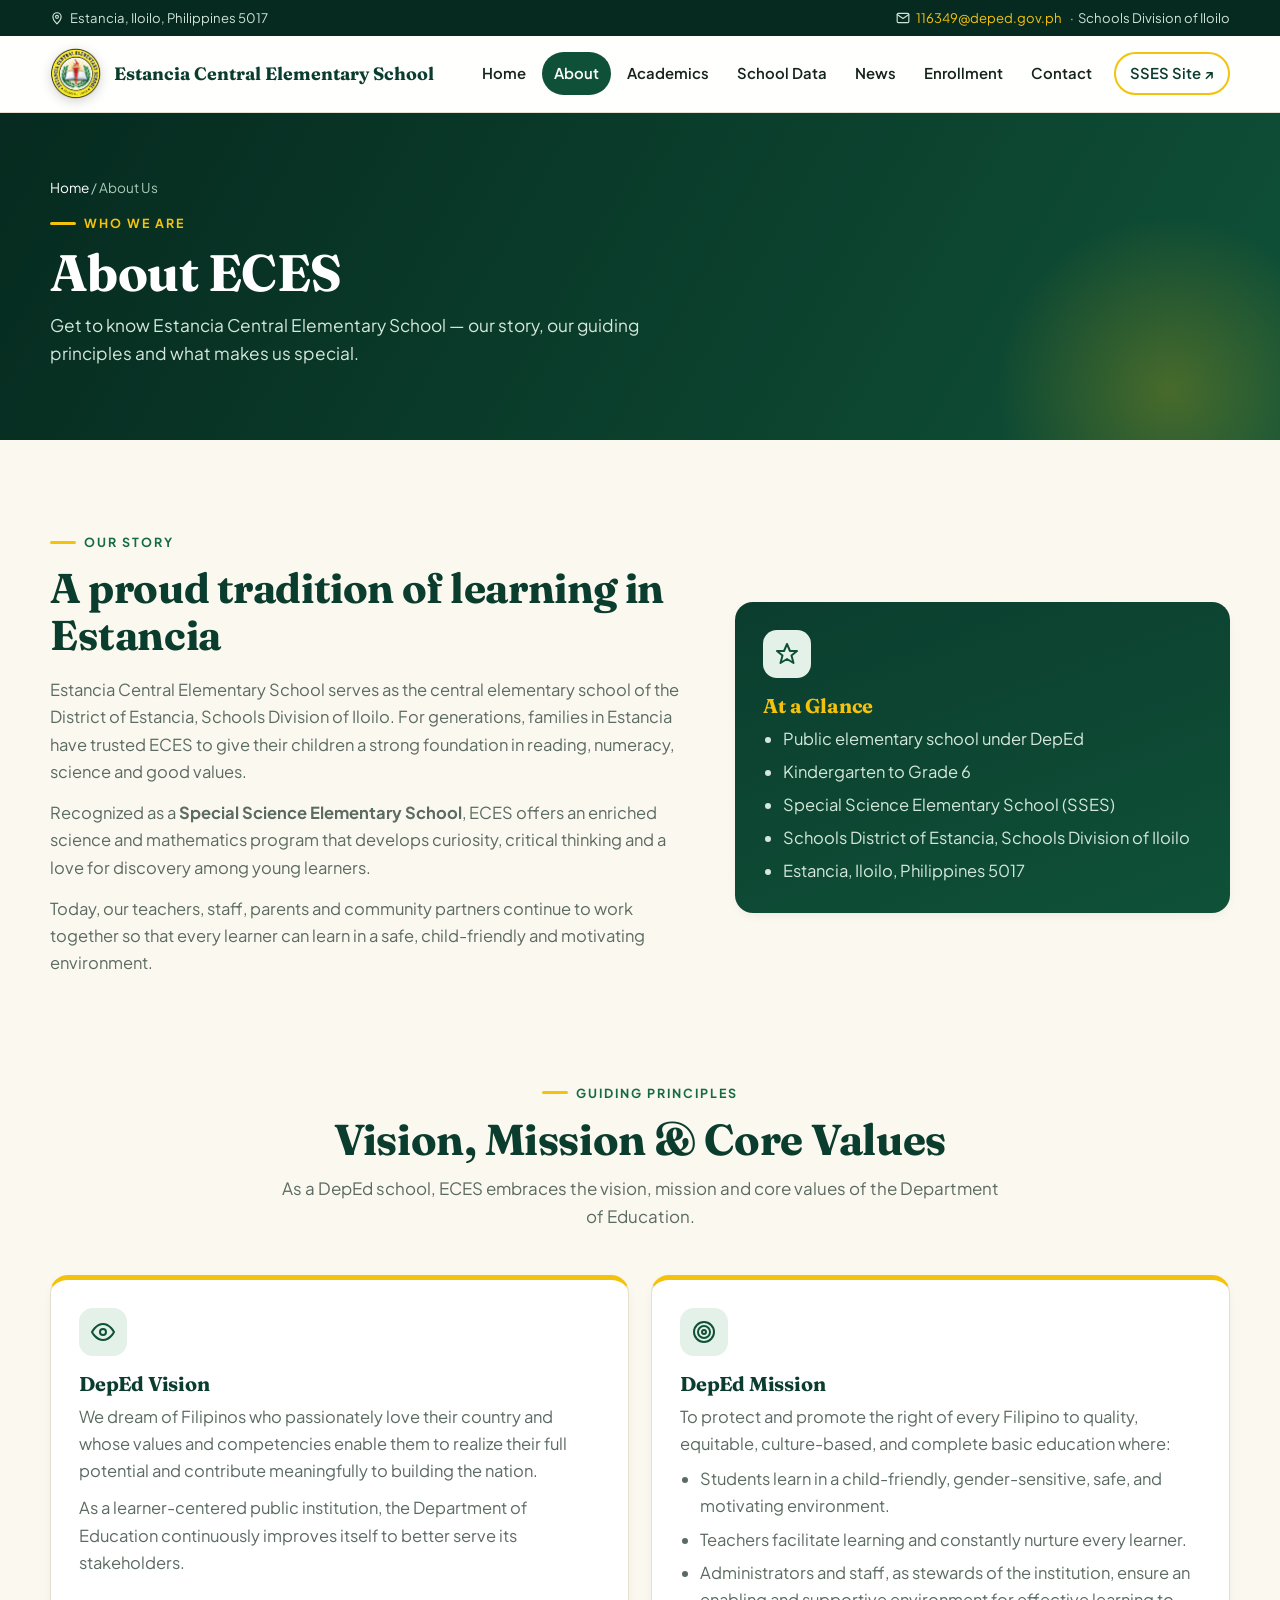
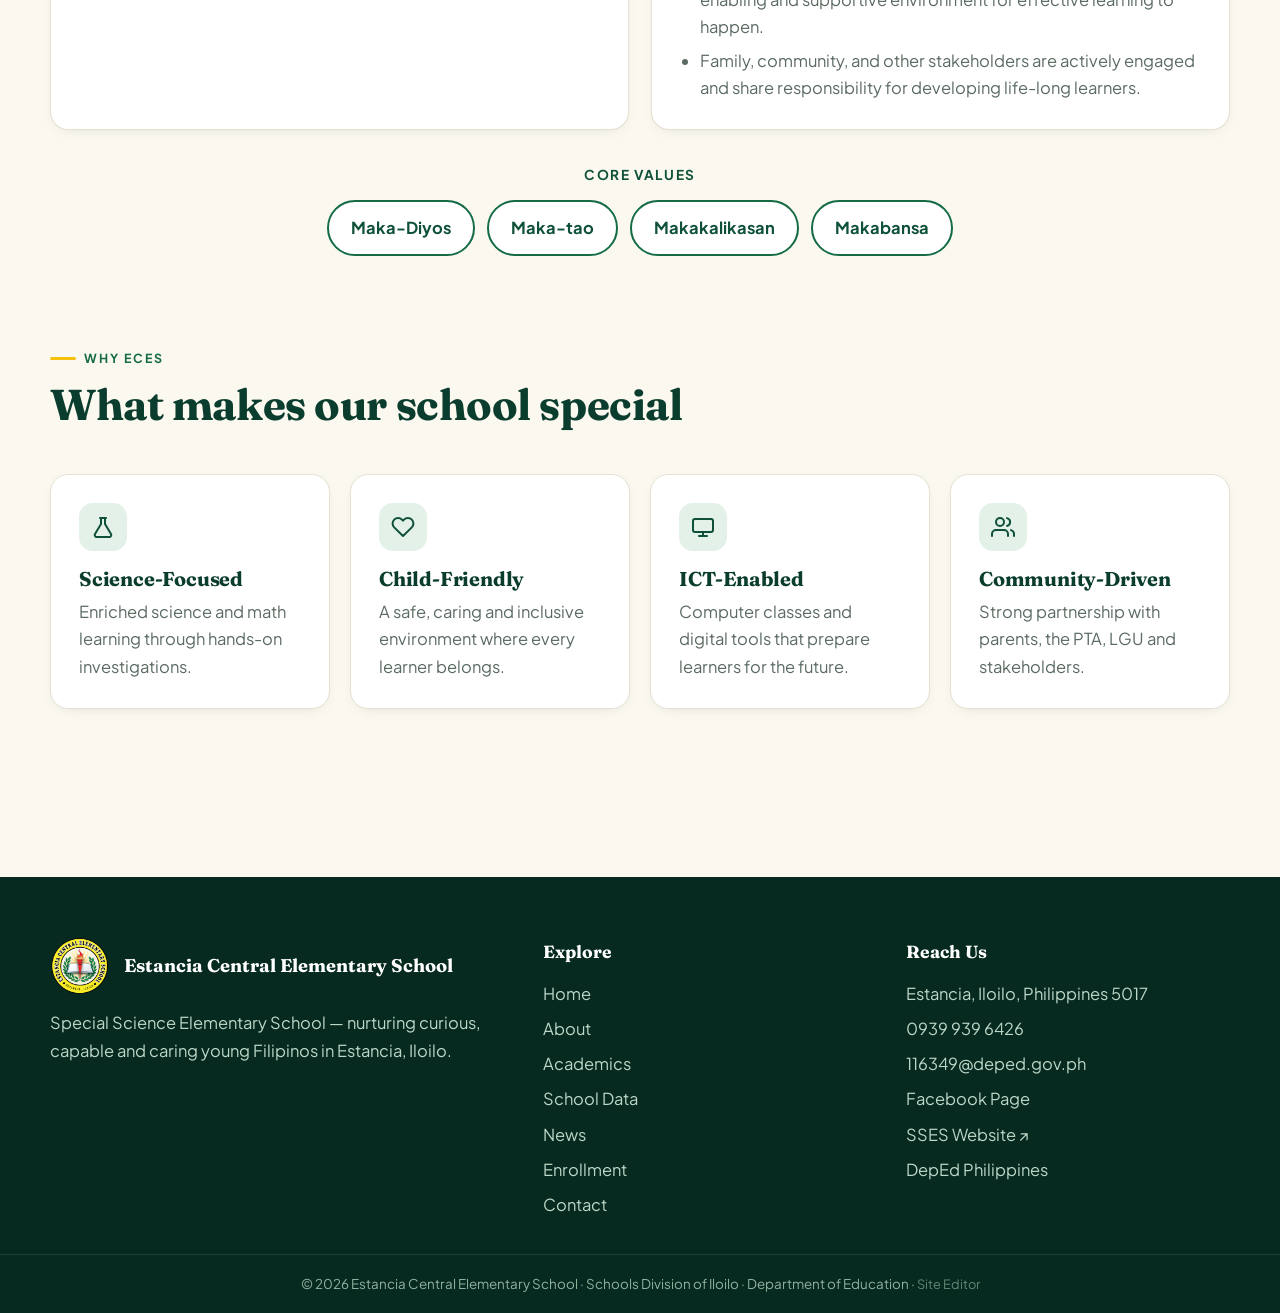
==== commit 0014c097: "Add files via upload" ====
--- a/about.html
+++ b/about.html
@@ -69,7 +69,7 @@
 
 </main>
 <div id="site-footer"></div>
-<script src="assets/js/config.js"></script>
+<script>/* always load the newest settings */(function(v){document.write('<script src="assets/js/config.js?v='+v+'"><\/script>');})(Date.now());</script>
 <script src="assets/js/main.js"></script>
 </body>
 </html>
--- a/assets/css/style.css
+++ b/assets/css/style.css
@@ -87,8 +87,11 @@
 .hero p.lead{font-size:1.15rem;color:#d4e8dc;max-width:560px}
 .hero .actions{display:flex;gap:14px;flex-wrap:wrap;margin-top:32px}
 .hero-card{position:relative;justify-self:center;width:min(380px,100%)}
-.hero-card .seal{width:100%;aspect-ratio:1;border-radius:50%;background:radial-gradient(circle,#fffbe6 0%,#fff2b3 55%,rgba(244,194,13,.0) 72%);display:grid;place-items:center}
-.hero-card .seal img{width:78%;filter:drop-shadow(0 18px 30px rgba(0,0,0,.35));animation:float 6s ease-in-out infinite}
+.hero-photo{position:relative;width:100%;aspect-ratio:1;border-radius:50%;padding:8px;background:conic-gradient(var(--gold),#fff6c9,var(--gold-deep),var(--gold));box-shadow:0 30px 60px -18px rgba(0,0,0,.6),0 0 0 14px rgba(244,194,13,.12);animation:float 6s ease-in-out infinite}
+.hero-photo img{width:100%;height:100%;object-fit:cover;object-position:center 22%;border-radius:50%;border:5px solid var(--green-900)}
+.hero-name{position:relative;margin:-26px auto 0;width:max-content;max-width:100%;text-align:center;background:var(--green-950);border:2px solid var(--gold);border-radius:16px;padding:10px 22px;box-shadow:0 12px 26px -10px rgba(0,0,0,.6);z-index:2}
+.hero-name b{display:block;font-family:var(--serif);font-size:1.15rem;color:#fff;line-height:1.25}
+.hero-name span{font-size:.78rem;letter-spacing:.14em;text-transform:uppercase;color:var(--gold);font-weight:700}
 @keyframes float{50%{transform:translateY(-10px)}}
 .wave{position:absolute;bottom:-1px;left:0;width:100%;height:70px;z-index:1}
 
